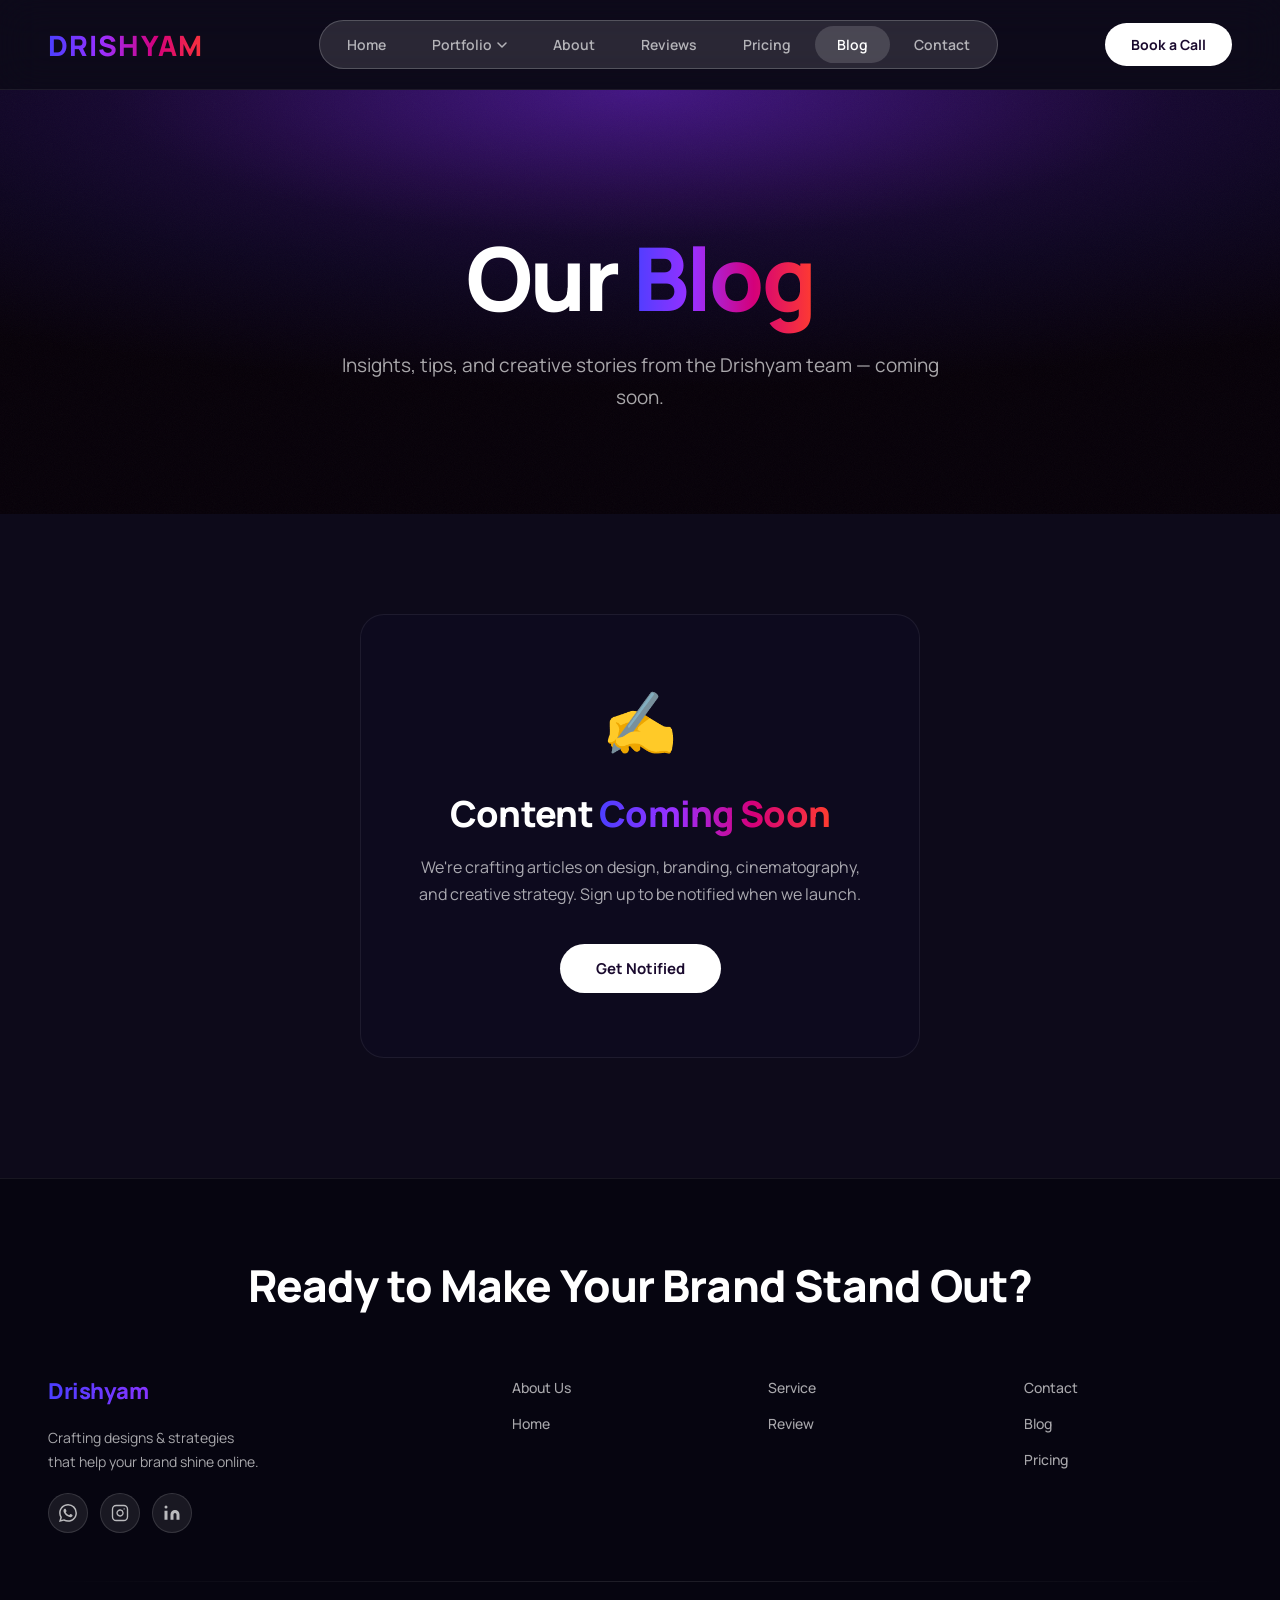
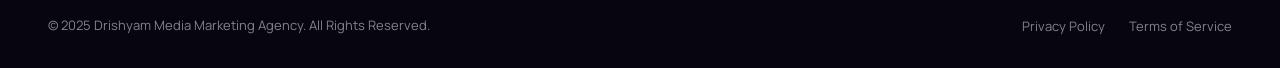
==== blog.html @ 4e4176eb "first commit" ====
<!DOCTYPE html>
<html lang="en">
<head>
  <meta charset="UTF-8"/>
  <meta name="viewport" content="width=device-width, initial-scale=1.0"/>
  <title>Drishyam Media — Blog</title>
  <link href="https://fonts.googleapis.com/css2?family=Manrope:wght@400;500;600;700;800;900&display=swap" rel="stylesheet"/>
  <link rel="stylesheet" href="css/main.css"/>
  <link rel="stylesheet" href="css/pages/blog.css"/>
</head>
<body>

<!-- ══════════════════════════════════════ NAV ══════════════════════════════════════ -->
<nav class="site-nav" role="navigation" aria-label="Main navigation">
  <a href="index.html" class="nav-logo">Drishyam<sup>®</sup></a>

  <div class="nav-tabs" role="tablist">
    <a href="index.html" class="nav-tab" role="tab">Home</a>

    <div class="nav-dropdown" role="none">
      <button class="nav-tab nav-dropdown-trigger" aria-haspopup="true" aria-expanded="false">
        Portfolio
        <svg width="10" height="6" viewBox="0 0 10 6" fill="none" aria-hidden="true"><path d="M1 1L5 5L9 1" stroke="currentColor" stroke-width="1.5" stroke-linecap="round" stroke-linejoin="round"/></svg>
      </button>
      <div class="nav-dropdown-menu" role="menu">
        <div class="nav-dropdown-menu-inner">
          <a href="#" class="nav-dropdown-item" role="menuitem">Video Production</a>
          <a href="graphic.html" class="nav-dropdown-item" role="menuitem">Graphic Designing</a>
          <a href="#" class="nav-dropdown-item" role="menuitem">Web/App Development</a>
        </div>
      </div>
    </div>

    <a href="about.html"   class="nav-tab" role="tab">About</a>
    <a href="reviews.html" class="nav-tab" role="tab">Reviews</a>
    <a href="pricing.html" class="nav-tab" role="tab">Pricing</a>
    <a href="blog.html"    class="nav-tab" role="tab">Blog</a>
    <a href="contact.html" class="nav-tab" role="tab">Contact</a>
  </div>

  <div class="nav-right">
    <a href="contact.html" class="btn-book">Book a Call</a>
  </div>

  <button class="nav-hamburger" id="hamburgerBtn" aria-label="Toggle navigation menu" aria-expanded="false">
    <span></span>
    <span></span>
    <span></span>
  </button>
</nav>

<!-- Mobile drawer -->
<div class="mobile-nav-drawer" id="mobileDrawer" role="dialog" aria-modal="true">
  <button class="drawer-close" id="drawerClose" aria-label="Close navigation menu">×</button>
  <a href="index.html">Home</a>
  <a href="#" class="drawer-group-label">Portfolio</a>
  <a href="#" class="drawer-sub-item">Video Production</a>
  <a href="#" class="drawer-sub-item">Graphic Designing</a>
  <a href="#" class="drawer-sub-item">Website / App Development</a>
  <a href="pricing.html">Services</a>
  <a href="about.html">About</a>
  <a href="reviews.html">Reviews</a>
  <a href="blog.html">Blog</a>
  <a href="contact.html">Contact</a>
  <a href="contact.html" class="drawer-cta">Book a Call</a>
</div>


<!-- ══════════════════════════════════════ HERO ══════════════════════════════════════ -->
<section class="blog-hero" aria-label="Blog hero">
  <div class="grain" aria-hidden="true"></div>
  <div class="blog-hero-content">
    <h1>Our <span class="grad-text">Blog</span></h1>
    <p>Insights, tips, and creative stories from the Drishyam team — coming soon.</p>
  </div>
</section>


<!-- ══════════════════════════════════════ COMING SOON ══════════════════════════════════════ -->
<section class="coming-soon" aria-label="Coming soon">
  <div class="coming-soon-card">
    <div class="coming-soon-icon">✍️</div>
    <h2>Content <span class="grad-text">Coming Soon</span></h2>
    <p>We're crafting articles on design, branding, cinematography, and creative strategy. Sign up to be notified when we launch.</p>
    <a href="contact.html" class="btn-cta">Get Notified</a>
  </div>
</section>


<!-- ══════════════════════════════════════ FOOTER ══════════════════════════════════════ -->
<footer class="footer-section" aria-label="Footer">
  <div class="footer-headline-wrap">
    <h2 class="footer-headline">Ready to Make Your Brand Stand Out?</h2>
  </div>

  <div class="footer-body">
    <div class="footer-brand">
      <a href="index.html" class="footer-logo-mark">Drishyam<sup>®</sup></a>
      <p class="footer-tagline">Crafting designs & strategies<br>that help your brand shine online.</p>
      <div class="footer-socials">
        <a href="#" class="footer-social-btn" aria-label="WhatsApp">
          <svg width="18" height="18" viewBox="0 0 24 24" fill="currentColor" aria-hidden="true"><path d="M17.472 14.382c-.297-.149-1.758-.867-2.03-.967-.273-.099-.471-.148-.67.15-.197.297-.767.966-.94 1.164-.173.199-.347.223-.644.075-.297-.15-1.255-.463-2.39-1.475-.883-.788-1.48-1.761-1.653-2.059-.173-.297-.018-.458.13-.606.134-.133.298-.347.446-.52.149-.174.198-.298.298-.497.099-.198.05-.371-.025-.52-.075-.149-.669-1.612-.916-2.207-.242-.579-.487-.5-.669-.51-.173-.008-.371-.01-.57-.01-.198 0-.52.074-.792.372-.272.297-1.04 1.016-1.04 2.479 0 1.462 1.065 2.875 1.213 3.074.149.198 2.096 3.2 5.077 4.487.709.306 1.262.489 1.694.625.712.227 1.36.195 1.871.118.571-.085 1.758-.719 2.006-1.413.248-.694.248-1.289.173-1.413-.074-.124-.272-.198-.57-.347m-5.421 7.403h-.004a9.87 9.87 0 01-5.031-1.378l-.361-.214-3.741.982.998-3.648-.235-.374a9.86 9.86 0 01-1.51-5.26c.001-5.45 4.436-9.884 9.888-9.884 2.64 0 5.122 1.03 6.988 2.898a9.825 9.825 0 012.893 6.994c-.003 5.45-4.437 9.884-9.885 9.884m8.413-18.297A11.815 11.815 0 0012.05 0C5.495 0 .16 5.335.157 11.892c0 2.096.547 4.142 1.588 5.945L.057 24l6.305-1.654a11.882 11.882 0 005.683 1.448h.005c6.554 0 11.89-5.335 11.893-11.893a11.821 11.821 0 00-3.48-8.413z"/></svg>
        </a>
        <a href="#" class="footer-social-btn" aria-label="Instagram">
          <svg width="18" height="18" viewBox="0 0 24 24" fill="none" stroke="currentColor" stroke-width="1.8" stroke-linecap="round" stroke-linejoin="round" aria-hidden="true"><rect x="2" y="2" width="20" height="20" rx="5" ry="5"/><path d="M16 11.37A4 4 0 1112.63 8 4 4 0 0116 11.37z"/><line x1="17.5" y1="6.5" x2="17.51" y2="6.5"/></svg>
        </a>
        <a href="#" class="footer-social-btn" aria-label="LinkedIn">
          <svg width="18" height="18" viewBox="0 0 24 24" fill="currentColor" aria-hidden="true"><path d="M16 8a6 6 0 016 6v7h-4v-7a2 2 0 00-2-2 2 2 0 00-2 2v7h-4v-7a6 6 0 016-6zM2 9h4v12H2z"/><circle cx="4" cy="4" r="2"/></svg>
        </a>
      </div>
    </div>

    <nav class="footer-nav-col" aria-label="Footer navigation column 1">
      <ul>
        <li><a href="about.html">About Us</a></li>
        <li><a href="index.html">Home</a></li>
      </ul>
    </nav>
    <nav class="footer-nav-col" aria-label="Footer navigation column 2">
      <ul>
        <li><a href="pricing.html">Service</a></li>
        <li><a href="reviews.html">Review</a></li>
      </ul>
    </nav>
    <nav class="footer-nav-col" aria-label="Footer navigation column 3">
      <ul>
        <li><a href="contact.html">Contact</a></li>
        <li><a href="blog.html">Blog</a></li>
        <li><a href="pricing.html">Pricing</a></li>
      </ul>
    </nav>
  </div>

  <div class="footer-divider" aria-hidden="true"></div>

  <div class="footer-copy-bar">
    <p class="footer-copy">© 2025 Drishyam Media Marketing Agency. All Rights Reserved.</p>
    <ul class="footer-copy-links">
      <li><a href="#">Privacy Policy</a></li>
      <li><a href="#">Terms of Service</a></li>
    </ul>
  </div>
</footer>


<script src="js/main.js"></script>
</body>
</html>
---- css/main.css ----
/* ═══════════════════════════════════════════════════════════
   DRISHYAM MEDIA — SHARED STYLESHEET
   Contains: Reset, Design Tokens, Nav, Footer, Shared Utilities
   Imported by every page via:
     <link rel="stylesheet" href="css/main.css"/>
═══════════════════════════════════════════════════════════ */


/* ─────────────────────────────────────────
   RESET & BASE
───────────────────────────────────────── */
*, *::before, *::after { box-sizing: border-box; margin: 0; padding: 0; }

:root {
  --white:         #ffffff;
  --white-muted:   rgba(255,255,255,0.65);
  --white-dim:     rgba(255,255,255,0.50);
  --pill-bg:       rgba(255,255,255,0.12);
  --pill-border:   rgba(255,255,255,0.20);
  --grad:          linear-gradient(90deg, #4b3fff 0%, #9b2fff 30%, #d4007a 60%, #ff3c2f 100%);
  --grad-v:        linear-gradient(160deg, #4b3fff 0%, #9b2fff 35%, #d4007a 65%, #ff3c2f 100%);
  --bg-deep:       #060510;
  --bg-card:       #0d0a1e;
  --border-subtle: rgba(255,255,255,0.07);
  --border-faint:  rgba(255,255,255,0.10);
}

html, body {
  font-family: 'Manrope', sans-serif;
  background: #0d0a1a;
  color: var(--white);
  overflow-x: hidden;
}


/* ─────────────────────────────────────────
   UTILITIES
───────────────────────────────────────── */
.grad-text {
  background: linear-gradient(90deg, #4b3fff, #9b2fff, #d4007a, #ff3c2f);
  -webkit-background-clip: text;
  -webkit-text-fill-color: transparent;
  background-clip: text;
}

.bg-grain {
  position: absolute;
  inset: 0;
  z-index: 1;
  opacity: 0.035;
  background-image: url("data:image/svg+xml,%3Csvg xmlns='http://www.w3.org/2000/svg' width='300' height='300'%3E%3Cfilter id='n'%3E%3CfeTurbulence type='fractalNoise' baseFrequency='0.75' numOctaves='4' stitchTiles='stitch'/%3E%3C/filter%3E%3Crect width='300' height='300' filter='url(%23n)'/%3E%3C/svg%3E");
  background-size: 200px;
  pointer-events: none;
}


/* ─────────────────────────────────────────
   NAVIGATION
───────────────────────────────────────── */
.site-nav {
  position: sticky;
  top: 0;
  z-index: 100;
  display: flex;
  align-items: center;
  justify-content: space-between;
  padding: 20px 48px;
  background: transparent;
  backdrop-filter: blur(20px);
  -webkit-backdrop-filter: blur(20px);
  border-bottom: 1px solid rgba(255,255,255,0.07);
}

.nav-logo {
  font-size: 28px;
  font-weight: 800;
  letter-spacing: 0.04em;
  text-transform: uppercase;
  background: linear-gradient(90deg, #4b3fff, #9b2fff, #d4007a, #ff3c2f);
  -webkit-background-clip: text;
  -webkit-text-fill-color: transparent;
  background-clip: text;
  text-decoration: none;
}
.nav-logo sup { font-size: 11px; font-weight: 600; vertical-align: super; opacity: 0.7; }

.nav-tabs {
  display: flex;
  align-items: center;
  background: var(--pill-bg);
  border: 1px solid var(--pill-border);
  border-radius: 999px;
  padding: 5px;
  gap: 2px;
  backdrop-filter: blur(12px);
  -webkit-backdrop-filter: blur(12px);
}

.nav-tab {
  font-size: 14px;
  font-weight: 600;
  padding: 9px 22px;
  border-radius: 999px;
  cursor: pointer;
  color: rgba(255,255,255,0.65);
  transition: all 0.2s;
  white-space: nowrap;
  text-decoration: none;
}
.nav-tab.active { background: rgba(255,255,255,0.15); color: #fff; }
.nav-tab:hover:not(.active) { color: #fff; }

/* ── Portfolio dropdown ── */
.nav-dropdown { position: relative; }

.nav-dropdown-trigger {
  background: none;
  border: none;
  font-family: 'Manrope', sans-serif;
  display: inline-flex;
  align-items: center;
  gap: 5px;
  cursor: pointer;
}
.nav-dropdown-trigger svg {
  transition: transform 0.2s;
  flex-shrink: 0;
}
.nav-dropdown.open .nav-dropdown-trigger svg,
.nav-dropdown:hover .nav-dropdown-trigger svg { transform: rotate(180deg); }

.nav-dropdown-menu {
  /* Use visibility+opacity instead of display:none so transitions work
     and so the padding-top hover bridge doesn't break on display change */
  visibility: hidden;
  opacity: 0;
  pointer-events: none;
  position: absolute;
  top: 100%;               /* flush to trigger — no gap in hover zone */
  left: 50%;
  transform: translateX(-50%) translateY(-4px);
  transition: opacity 0.15s ease, transform 0.15s ease, visibility 0.15s;

  /* padding-top creates the visual gap while keeping hover area continuous */
  padding-top: 10px;

  min-width: 210px;
  z-index: 200;
  /* inner card rendered via ::before pseudo so padding area stays transparent */
}

/* The visible card is a child pseudo so padding-top stays truly transparent */
.nav-dropdown-menu::before {
  content: '';
  position: absolute;
  inset: 10px 0 0 0;
  border-radius: 16px;
  background: rgba(10, 6, 24, 0.82);
  border: 1px solid rgba(255,255,255,0.16);
  box-shadow: 0 8px 32px rgba(0,0,0,0.55), 0 2px 8px rgba(0,0,0,0.3);
  backdrop-filter: blur(24px);
  -webkit-backdrop-filter: blur(24px);
  z-index: -1;
}

.nav-dropdown-menu-inner {
  display: flex;
  flex-direction: column;
  gap: 2px;
  padding: 6px;
}

.nav-dropdown:hover .nav-dropdown-menu,
.nav-dropdown.open .nav-dropdown-menu {
  visibility: visible;
  opacity: 1;
  pointer-events: auto;
  transform: translateX(-50%) translateY(0);
}

.nav-dropdown-item {
  font-size: 13px;
  font-weight: 600;
  padding: 10px 16px;
  border-radius: 10px;
  color: rgba(255,255,255,0.70);
  text-decoration: none;
  white-space: nowrap;
  transition: color 0.2s, background 0.2s;
}
.nav-dropdown-item:hover { color: #fff; background: rgba(255,255,255,0.10); }

/* Mobile drawer: portfolio sub-items */
.mobile-nav-drawer .drawer-group-label {
  color: rgba(255,255,255,0.90) !important;
}
.mobile-nav-drawer .drawer-sub-item {
  font-size: 16px !important;
  color: rgba(255,255,255,0.50) !important;
  padding: 8px 40px !important;
}

.nav-right { display: flex; align-items: center; gap: 28px; }

.nav-login {
  font-size: 14px;
  font-weight: 600;
  color: #fff;
  opacity: 0.75;
  text-decoration: none;
  transition: opacity 0.2s;
}
.nav-login:hover { opacity: 1; }

.btn-book {
  background: #fff;
  color: #1a0a2e;
  font-family: 'Manrope', sans-serif;
  font-size: 14px;
  font-weight: 700;
  padding: 12px 26px;
  border-radius: 999px;
  border: none;
  cursor: pointer;
  text-decoration: none;
  transition: background 0.2s, transform 0.15s;
  white-space: nowrap;
}
.btn-book:hover { background: #ffe0f0; transform: translateY(-1px); }

/* Hamburger button */
.nav-hamburger {
  display: none;
  flex-direction: column;
  justify-content: center;
  gap: 5px;
  width: 36px;
  height: 36px;
  background: none;
  border: none;
  cursor: pointer;
  padding: 4px;
}
.nav-hamburger span {
  display: block;
  width: 100%;
  height: 2px;
  background: rgba(255,255,255,0.75);
  border-radius: 2px;
  transition: transform 0.25s, opacity 0.25s, width 0.25s;
}
.nav-hamburger.open span:nth-child(1) { transform: translateY(7px) rotate(45deg); }
.nav-hamburger.open span:nth-child(2) { opacity: 0; width: 0; }
.nav-hamburger.open span:nth-child(3) { transform: translateY(-7px) rotate(-45deg); }

/* Mobile drawer */
.mobile-nav-drawer {
  display: none;
  position: fixed;
  top: 0; left: 0; right: 0; bottom: 0;
  background: rgba(13,10,26,0.97);
  backdrop-filter: blur(20px);
  -webkit-backdrop-filter: blur(20px);
  z-index: 99;
  flex-direction: column;
  align-items: center;
  justify-content: center;
  gap: 8px;
}
.mobile-nav-drawer.open { display: flex; }
.mobile-nav-drawer a {
  font-size: 22px;
  font-weight: 800;
  letter-spacing: -0.02em;
  color: rgba(255,255,255,0.70);
  text-decoration: none;
  padding: 12px 24px;
  border-radius: 12px;
  transition: color 0.2s, background 0.2s;
}
.mobile-nav-drawer a:hover { color: #fff; background: rgba(155,47,255,0.14); }
.mobile-nav-drawer .drawer-close {
  position: absolute;
  top: 20px; right: 20px;
  font-size: 28px;
  color: rgba(255,255,255,0.50);
  background: none;
  border: none;
  cursor: pointer;
  line-height: 1;
}
.mobile-nav-drawer .drawer-cta {
  margin-top: 16px;
  background: #fff;
  color: #1a0a2e;
  font-family: 'Manrope', sans-serif;
  font-size: 16px;
  font-weight: 700;
  padding: 14px 36px;
  border-radius: 999px;
  border: none;
  cursor: pointer;
  text-decoration: none;
}

@media (max-width: 900px) {
  .site-nav { padding: 16px 24px; }
  .nav-tabs, .nav-login { display: none; }
  .nav-hamburger { display: flex; }
}


/* ─────────────────────────────────────────
   FOOTER
───────────────────────────────────────── */
.footer-section {
  background: var(--bg-deep);
  padding: 80px 48px 32px;
  border-top: 1px solid var(--border-subtle);
}

.footer-headline-wrap {
  text-align: center;
  margin-bottom: 64px;
}
.footer-headline {
  font-size: clamp(28px, 4vw, 44px);
  font-weight: 900;
  line-height: 1.2;
  letter-spacing: -0.02em;
}

.footer-body {
  display: grid;
  grid-template-columns: 2fr 1fr 1fr 1fr;
  gap: 48px;
  max-width: 1300px;
  margin: 0 auto 48px;
}

.footer-brand {
  display: flex;
  flex-direction: column;
  gap: 20px;
}
.footer-logo-mark {
  font-size: 22px;
  font-weight: 800;
  letter-spacing: -0.02em;
  background: linear-gradient(90deg, #4b3fff, #9b2fff, #d4007a, #ff3c2f);
  -webkit-background-clip: text;
  -webkit-text-fill-color: transparent;
  background-clip: text;
  text-decoration: none;
}
.footer-logo-mark sup { font-size: 12px; opacity: 0.7; }
.footer-tagline {
  font-size: 14px;
  line-height: 1.7;
  color: var(--white-muted);
}
.footer-socials { display: flex; gap: 12px; }
.footer-social-btn {
  width: 40px; height: 40px;
  border-radius: 50%;
  background: rgba(255,255,255,0.08);
  border: 1px solid rgba(255,255,255,0.12);
  display: flex; align-items: center; justify-content: center;
  color: rgba(255,255,255,0.7);
  transition: all 0.3s;
  text-decoration: none;
}
.footer-social-btn:hover {
  background: rgba(155,47,255,0.2);
  border-color: rgba(155,47,255,0.4);
  color: white;
  transform: translateY(-2px);
}

.footer-nav-col ul {
  list-style: none;
  display: flex;
  flex-direction: column;
  gap: 14px;
}
.footer-nav-col a {
  font-size: 14px;
  font-weight: 500;
  color: var(--white-muted);
  text-decoration: none;
  transition: color 0.3s;
}
.footer-nav-col a:hover { color: white; }

.footer-divider {
  height: 1px;
  background: linear-gradient(to right, transparent, rgba(255,255,255,0.1), transparent);
  margin-bottom: 32px;
}

.footer-copy-bar {
  display: flex;
  justify-content: space-between;
  align-items: center;
  max-width: 1300px;
  margin: 0 auto;
}
.footer-copy { font-size: 13px; color: var(--white-dim); }
.footer-copy-links { display: flex; gap: 24px; list-style: none; }
.footer-copy-links a {
  font-size: 13px;
  color: var(--white-dim);
  text-decoration: none;
  transition: color 0.3s;
}
.footer-copy-links a:hover { color: white; }

@media (max-width: 900px) {
  .footer-section { padding: 60px 24px 24px; }
  .footer-body { grid-template-columns: 1fr; gap: 32px; }
  .footer-copy-bar { flex-direction: column; gap: 16px; text-align: center; }
}


/* ─────────────────────────────────────────
   SHARED SECTION HEADER
───────────────────────────────────────── */
.section-header {
  text-align: center;
  max-width: 700px;
  margin: 0 auto 64px;
}
.section-header h2 {
  font-size: clamp(32px, 4.5vw, 52px);
  font-weight: 900;
  line-height: 1.15;
  letter-spacing: -0.02em;
  margin-bottom: 16px;
}
.section-header p {
  font-size: 16px;
  line-height: 1.7;
  color: var(--white-muted);
}


/* ─────────────────────────────────────────
   SHARED BUTTONS  (pricing / graphic pages)
───────────────────────────────────────── */

/* Gradient-border outlined button */
.btn-outline {
  display: inline-flex;
  align-items: center;
  gap: 8px;
  font-family: 'Manrope', sans-serif;
  font-size: 15px;
  font-weight: 700;
  color: #fff;
  text-decoration: none;
  padding: 14px 32px;
  border-radius: 999px;
  border: 1px solid transparent;
  background:
    linear-gradient(#0d0a1e, #0d0a1e) padding-box,
    linear-gradient(90deg, #4b3fff, #9b2fff, #d4007a, #ff3c2f) border-box;
  cursor: pointer;
  transition: background 0.25s, transform 0.2s, box-shadow 0.25s;
  white-space: nowrap;
}
.btn-outline:hover {
  background:
    linear-gradient(90deg, #4b3fff, #9b2fff, #d4007a, #ff3c2f) padding-box,
    linear-gradient(90deg, #4b3fff, #9b2fff, #d4007a, #ff3c2f) border-box;
  transform: translateY(-2px);
  box-shadow: 0 0 28px rgba(155,47,255,0.3), 0 8px 20px rgba(0,0,0,0.35);
}

/* Solid white button */
.btn-solid {
  display: inline-flex;
  align-items: center;
  gap: 8px;
  font-family: 'Manrope', sans-serif;
  font-size: 15px;
  font-weight: 700;
  color: #1a0a2e;
  background: #fff;
  text-decoration: none;
  padding: 14px 32px;
  border-radius: 999px;
  border: none;
  cursor: pointer;
  transition: background 0.2s, transform 0.15s, box-shadow 0.2s;
  box-shadow: 0 0 36px rgba(212,0,122,0.2), 0 8px 24px rgba(0,0,0,0.3);
  white-space: nowrap;
}
.btn-solid:hover {
  background: #ffe0f0;
  transform: translateY(-2px);
  box-shadow: 0 0 52px rgba(212,0,122,0.4), 0 12px 32px rgba(0,0,0,0.4);
}

/* Tick / check list */
.tick-list { list-style: none; display: flex; flex-direction: column; gap: 11px; }
.tick-list li {
  display: flex;
  align-items: flex-start;
  gap: 10px;
  font-size: 14px;
  line-height: 1.55;
  color: rgba(255,255,255,0.80);
}
---- css/pages/blog.css ----
/* ═══════════════════════════════════════════════════════════
   DRISHYAM MEDIA — Blog Page Styles
   Loaded by: blog.html
   Shared base styles live in css/main.css
═══════════════════════════════════════════════════════════ */


/* ─────────────────────────────────────────
   HERO
───────────────────────────────────────── */
.blog-hero {
  position: relative;
  overflow: hidden;
  padding: 140px 48px 100px;
  text-align: center;
}
.blog-hero::before {
  content: ''; position: absolute; inset: 0; z-index: 0;
  background: radial-gradient(ellipse 90% 70% at 50% 0%,
    #2a1060 0%, #1a0838 35%, #0d0520 65%, #060008 100%);
}
.blog-hero::after {
  content: ''; position: absolute; inset: 0; z-index: 0;
  background: radial-gradient(ellipse 60% 50% at 50% 0%,
    rgba(155,40,255,0.22) 0%, transparent 70%);
}
.blog-hero .grain {
  position: absolute; inset: 0; z-index: 1; opacity: 0.035;
  background-image: url("data:image/svg+xml,%3Csvg xmlns='http://www.w3.org/2000/svg' width='300' height='300'%3E%3Cfilter id='n'%3E%3CfeTurbulence type='fractalNoise' baseFrequency='0.75' numOctaves='4' stitchTiles='stitch'/%3E%3C/filter%3E%3Crect width='300' height='300' filter='url(%23n)'/%3E%3C/svg%3E");
  background-size: 200px; pointer-events: none;
}
.blog-hero-content {
  position: relative; z-index: 10;
  max-width: 900px; margin: 0 auto;
}
.blog-hero h1 {
  font-size: clamp(48px, 7vw, 88px);
  font-weight: 900;
  line-height: 1.08;
  letter-spacing: -0.03em;
  margin-bottom: 24px;
}
.blog-hero p {
  font-size: clamp(16px, 1.8vw, 19px);
  line-height: 1.7;
  color: var(--white-muted);
  max-width: 600px;
  margin: 0 auto;
}

@media (max-width: 768px) {
  .blog-hero { padding: 100px 24px 70px; }
}


/* ─────────────────────────────────────────
   COMING SOON
───────────────────────────────────────── */
.coming-soon {
  padding: 100px 48px 120px;
  text-align: center;
}
.coming-soon-card {
  max-width: 560px;
  margin: 0 auto;
  background: var(--bg-card);
  border: 1px solid var(--border-subtle);
  border-radius: 24px;
  padding: 64px 48px;
}
.coming-soon-icon {
  font-size: 60px;
  margin-bottom: 28px;
}
.coming-soon h2 {
  font-size: clamp(24px, 3vw, 36px);
  font-weight: 900;
  letter-spacing: -0.02em;
  margin-bottom: 16px;
}
.coming-soon p {
  font-size: 16px;
  line-height: 1.7;
  color: var(--white-muted);
  margin-bottom: 36px;
}
.coming-soon .btn-cta {
  display: inline-block;
  background: #fff;
  color: #1a0a2e;
  font-family: 'Manrope', sans-serif;
  font-size: 15px;
  font-weight: 700;
  padding: 14px 36px;
  border-radius: 999px;
  text-decoration: none;
  transition: background 0.2s, transform 0.15s;
}
.coming-soon .btn-cta:hover { background: #ffe0f0; transform: translateY(-1px); }

@media (max-width: 768px) {
  .coming-soon { padding: 60px 24px 80px; }
  .coming-soon-card { padding: 40px 24px; }
}
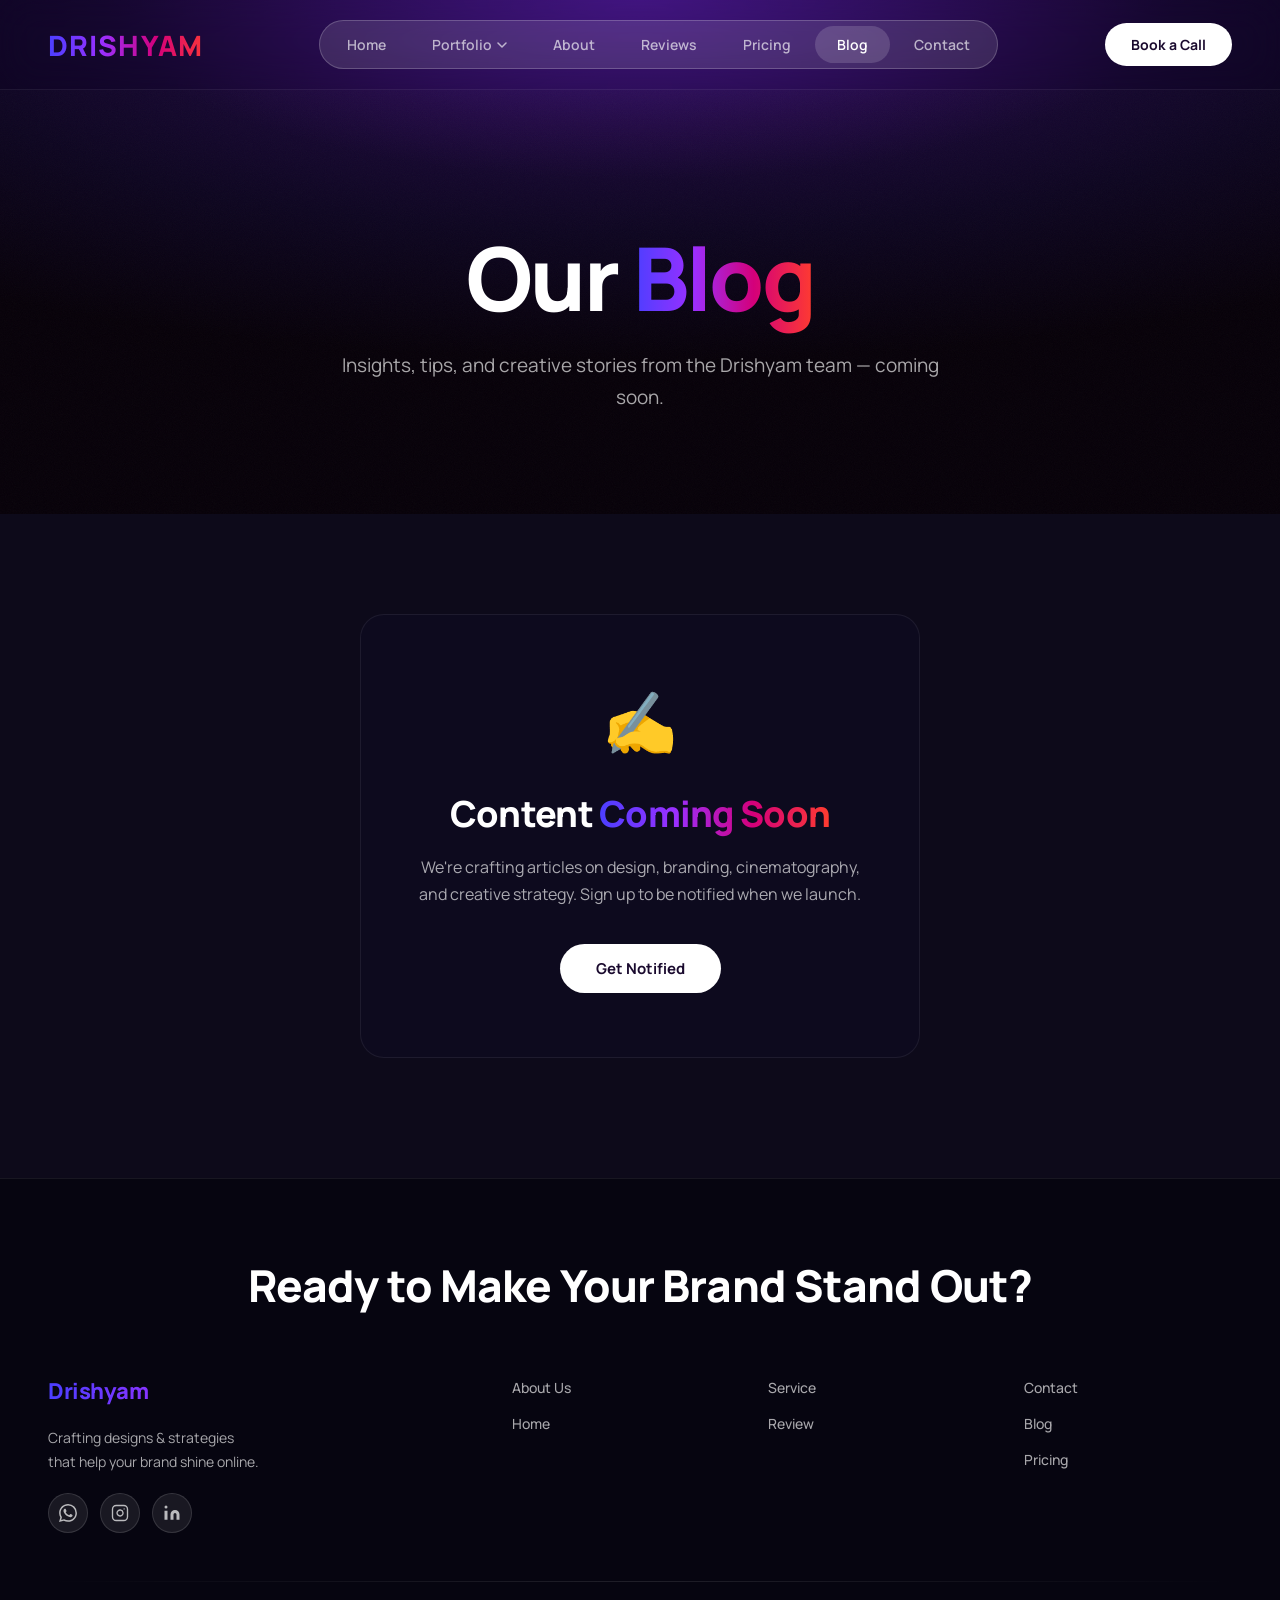
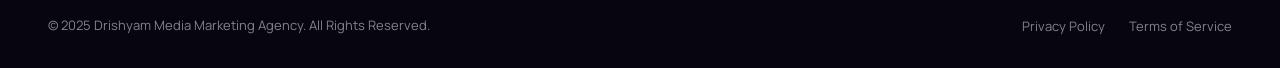
==== commit cfb96e3c: "update portfolio section" ====
--- a/blog.html
+++ b/blog.html
@@ -9,6 +9,11 @@
   <link rel="stylesheet" href="css/pages/blog.css"/>
 </head>
 <body>
+
+<!-- ══════════════════════════════════════
+     HERO WRAPPER — gradient background spans behind both the nav and hero
+══════════════════════════════════════ -->
+<div class="hero-wrapper">
 
 <!-- ══════════════════════════════════════ NAV ══════════════════════════════════════ -->
 <nav class="site-nav" role="navigation" aria-label="Main navigation">
@@ -74,6 +79,7 @@
     <p>Insights, tips, and creative stories from the Drishyam team — coming soon.</p>
   </div>
 </section>
+</div><!-- /.hero-wrapper -->
 
 
 <!-- ══════════════════════════════════════ COMING SOON ══════════════════════════════════════ -->
--- a/css/pages/blog.css
+++ b/css/pages/blog.css
@@ -8,21 +8,25 @@
 /* ─────────────────────────────────────────
    HERO
 ───────────────────────────────────────── */
+.hero-wrapper {
+  position: relative;
+}
+.hero-wrapper::before {
+  content: ''; position: absolute; inset: 0; z-index: 0;
+  background: radial-gradient(ellipse 90% 70% at 50% 0%,
+    #2a1060 0%, #1a0838 35%, #0d0520 65%, #060008 100%);
+}
+.hero-wrapper::after {
+  content: ''; position: absolute; inset: 0; z-index: 0;
+  background: radial-gradient(ellipse 60% 50% at 50% 0%,
+    rgba(155,40,255,0.22) 0%, transparent 70%);
+}
+
 .blog-hero {
   position: relative;
   overflow: hidden;
   padding: 140px 48px 100px;
   text-align: center;
-}
-.blog-hero::before {
-  content: ''; position: absolute; inset: 0; z-index: 0;
-  background: radial-gradient(ellipse 90% 70% at 50% 0%,
-    #2a1060 0%, #1a0838 35%, #0d0520 65%, #060008 100%);
-}
-.blog-hero::after {
-  content: ''; position: absolute; inset: 0; z-index: 0;
-  background: radial-gradient(ellipse 60% 50% at 50% 0%,
-    rgba(155,40,255,0.22) 0%, transparent 70%);
 }
 .blog-hero .grain {
   position: absolute; inset: 0; z-index: 1; opacity: 0.035;
